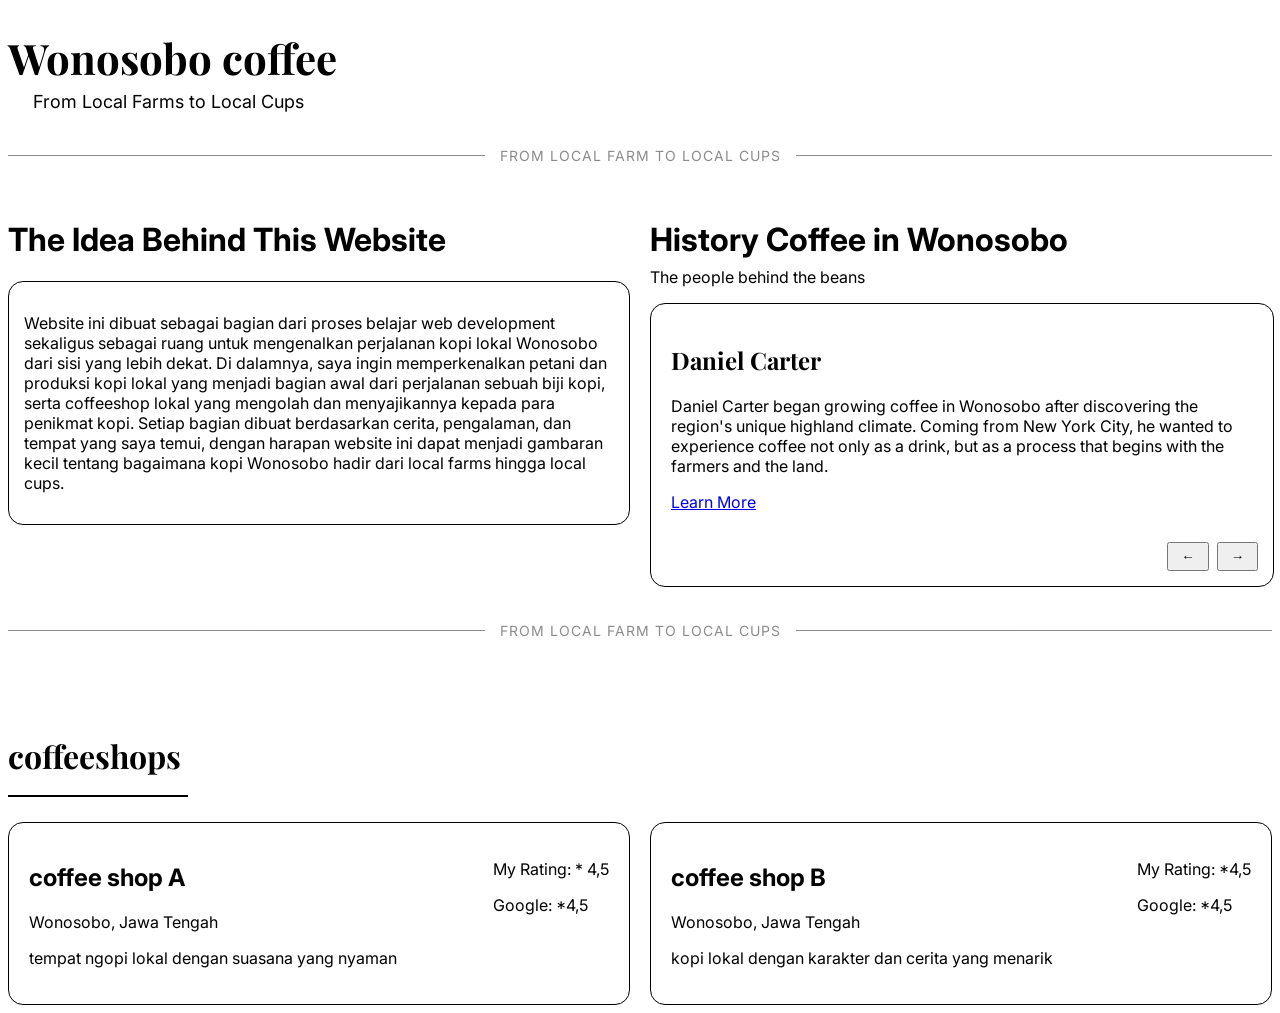
==== index.html @ 6c270ed4 "initial project structure" ====
<!DOCTYPE html>
<html lang="id">

<head>
    <meta charset="UTF-8">
    <meta name="viewport" content="width=device-width, initial-scale=1.0">
    <title>Coffeshop Wonosobo</title>
    <link rel="stylesheet" href="style.css">
</head>

<body>

<header class="hero">
    <h1>Wonosobo coffee</h1>
    <p>From Local Farms to Local Cups</p>
</header>

<div class="section-devider">
<span>From Local Farm to Local Cups</span>
</div>

<div class="main-container">

    <div class="column-left">
        <div class="section-intro">
            <h1>The Idea Behind This Website</h1>
        </div>
        <div class="intro">
            <p>
            Website ini dibuat sebagai bagian dari proses belajar web development sekaligus sebagai ruang untuk mengenalkan perjalanan kopi lokal Wonosobo dari sisi yang lebih dekat. Di dalamnya, saya ingin memperkenalkan petani dan produksi kopi lokal yang menjadi bagian awal dari perjalanan sebuah biji kopi, serta coffeeshop lokal yang mengolah dan menyajikannya kepada para penikmat kopi. Setiap bagian dibuat berdasarkan cerita, pengalaman, dan tempat yang saya temui, dengan harapan website ini dapat menjadi gambaran kecil tentang bagaimana kopi Wonosobo hadir dari local farms hingga local cups.
            </p>
        </div>
    </div>

    <div class="column-right">
        <div class="section-intro">
            <h1>History Coffee in Wonosobo</h1>
            <p>The people behind the beans</p>
        </div>
        <div class="farmer-container">
            <div class="farmer-track">

                <div class="farmer-card">
                    <h2>Daniel Carter</h2>
                    <p>
                    Daniel Carter began growing coffee in Wonosobo after
                    discovering the region's unique highland climate.
                    Coming from New York City, he wanted to experience
                    coffee not only as a drink, but as a process that
                    begins with the farmers and the land.
                    </p>
                    <a href="farmers/daniel.html" class="learn-more">
                    Learn More
                    </a>
                </div>

                <div class="farmer-card">
                    <h2>Marcus William</h2>
                    <p>
                    Marcus Williams moved from Brooklyn to Wonosobo with
                    an interest in agriculture and local coffee production.
                    What began as a personal interest eventually became
                    a small coffee farm in the highlands of Wonosobo.
                    </p>
                    <a href="farmers/marcus.html" class="learn-more">
                    Learn More
                    </a>
                </div>

            </div>
        <div class="farmer-buttons">
            <button id="prevFarmer">←</button>
            <button id="nextFarmer">→</button>
        </div>

        </div>
    </div>

</div>

<div class="section-devider">
<span>From local Farm to Local Cups</span>
</div>


<section class="coffee-selection">
    <h1>coffeeshops</h1>
</section>

<div class="coffee-container">

    <div class="coffee-card">
        <div class="coffee-info">
            <h2>coffee shop A</h2>
            <p>Wonosobo, Jawa Tengah</p>
            <p>tempat ngopi lokal dengan suasana yang nyaman</p>
        </div>
        <div class="coffee-rating">
            <p>My Rating: * 4,5</p>
            <p>Google: *4,5</p>
        </div>
    </div>

    <div class="coffee-card">
        <div class="coffee-info">
            <h2>coffee shop B</h2>
            <p>Wonosobo, Jawa Tengah</p>
            <p>kopi lokal dengan karakter dan cerita yang menarik</p>
        </div>
        <div class="coffee-rating">
            <p>My Rating: *4,5</p>
            <p>Google: *4,5</p>
        </div>
    </div>

</div>

<script src="script.js"></script>
</body>

</html>
---- style.css ----
@import url('https://fonts.googleapis.com/css2?family=Inter:wght@400;500&family=Playfair+Display:wght@600;700&display=swap');

body {
    font-family: "Inter", sans-serif;
}

.hero {
    margin: 30px 0 35px 0;
}
.hero h1{
    font-family: "Playfair Display", serif;
    font-size: 42px;
    margin: 0;
}

.hero p{
    font-size: 18px;
    margin: 5px 0 0 25px;
}

.hero h1,
.farmer-card h2 {
    font-family: "Playfair Display", serif;
}

/* dua kolom utama: kiri (intro) & kanan (farmer) */
.main-container{
    display: flex;
    width: 100%;
    gap: 20px;
}

.column-left,
.column-right {
    width: calc(50% - 10px);
    box-sizing: border-box;
}

.intro {
    border: 1px solid black;
    padding: 15px;
    box-sizing: border-box;
    border-radius: 15px;
}

.farmer-container {
    width: 100%;
    overflow: hidden;
    border: 1px solid black;
    border-radius: 15px;
}

.farmer-track {
    width: 200%;
    display: flex;
    gap: 20px;
    transition: transform 0.5s ease;
}

.farmer-card {
    width: 50%;
    padding: 20px;
    box-sizing: border-box;
    flex-shrink: 0;
}

.coffee-selection {
    padding-top: 60px;
}

.coffee-selection h1 {
    font-family: "Playfair Display", serif;
    font-size: 32px;
    margin: 0;
}

.coffee-selection h1::after {
    content:"";
    display: block;
    width: 180px;
    height: 2px;
    background: black;
    margin-top: 18px;
}

.coffee-container {
    display: flex;
    gap: 20px;
    margin-top: 25px;
}

.coffee-card {
    width: calc(50% - 10px);
    border: 1px solid black;
    border-radius: 15px;
    padding: 20px;
    box-sizing: border-box;
    display: flex;
    justify-content: space-between;
}

.column-right .section-intro h1 {
    margin-bottom: 8px;
}

.column-right .section-intro p {
    margin-top: 0;
}

.column-right .farmer-container {
    margin-top: 15px;
}

.section-devider {
    display: flex;
    align-items: center;
    gap: 15px;
    margin: 35px 0;
    opacity: 0.45;
}

.section-devider::before,
.section-devider::after {
    content: "";
    height: 1px;
    background: black;
    flex: 1;
}

.section-devider span {
    font-size: 14px;
    letter-spacing: 1px;
    text-transform: uppercase;
}

.farmer-buttons {
    display: flex;
    justify-content: flex-end;
    gap: 8px;
    padding: 10px 15px 15px;
}

.farmer-buttons button {
    padding: 5px 12px;
    cursor: pointer;
}
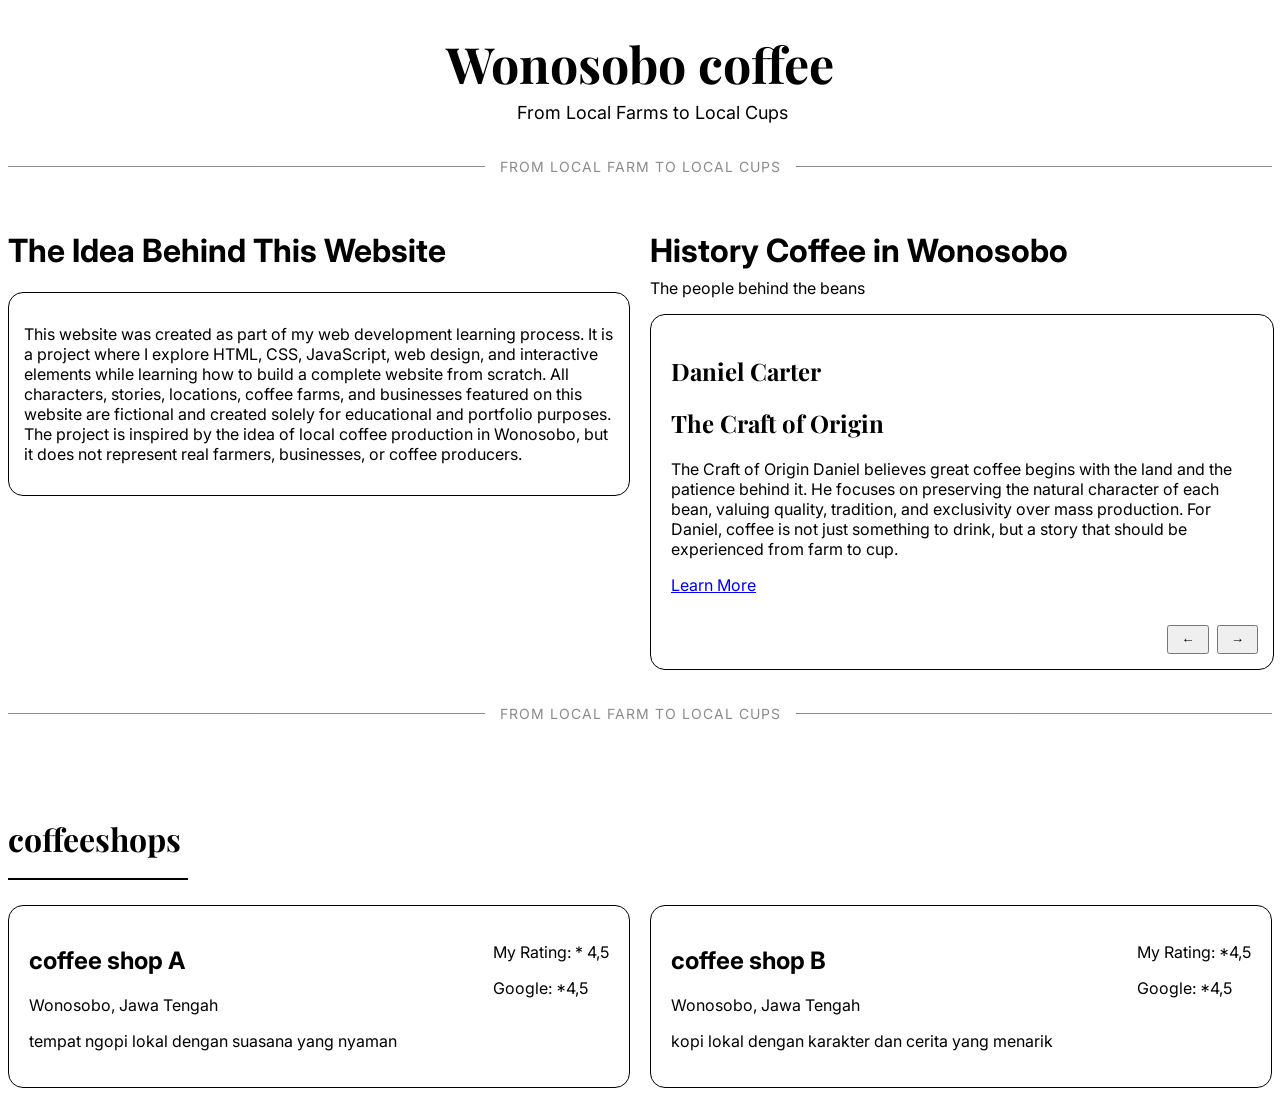
==== commit 63441afa: "Update farmer profiles and pop up system" ====
--- a/index.html
+++ b/index.html
@@ -10,7 +10,7 @@
 
 <body>
 
-<header class="hero">
+<header class="hero" align="center">
     <h1>Wonosobo coffee</h1>
     <p>From Local Farms to Local Cups</p>
 </header>
@@ -27,7 +27,8 @@
         </div>
         <div class="intro">
             <p>
-            Website ini dibuat sebagai bagian dari proses belajar web development sekaligus sebagai ruang untuk mengenalkan perjalanan kopi lokal Wonosobo dari sisi yang lebih dekat. Di dalamnya, saya ingin memperkenalkan petani dan produksi kopi lokal yang menjadi bagian awal dari perjalanan sebuah biji kopi, serta coffeeshop lokal yang mengolah dan menyajikannya kepada para penikmat kopi. Setiap bagian dibuat berdasarkan cerita, pengalaman, dan tempat yang saya temui, dengan harapan website ini dapat menjadi gambaran kecil tentang bagaimana kopi Wonosobo hadir dari local farms hingga local cups.
+            This website was created as part of my web development learning process. It is a project where I explore HTML, CSS, JavaScript, web design, and interactive elements while learning how to build a complete website from scratch. All characters, stories, locations, coffee farms, and businesses featured on this website are fictional and created solely for educational and portfolio purposes.
+            The project is inspired by the idea of local coffee production in Wonosobo, but it does not represent real farmers, businesses, or coffee producers.
             </p>
         </div>
     </div>
@@ -42,29 +43,47 @@
 
                 <div class="farmer-card">
                     <h2>Daniel Carter</h2>
+                    <h2> The Craft of Origin</h2>
                     <p>
-                    Daniel Carter began growing coffee in Wonosobo after
-                    discovering the region's unique highland climate.
-                    Coming from New York City, he wanted to experience
-                    coffee not only as a drink, but as a process that
-                    begins with the farmers and the land.
+                    The Craft of Origin
+                    Daniel believes great coffee begins with the land and the patience behind it. He focuses on preserving the natural character of each bean, valuing quality, tradition, and exclusivity over mass production. For Daniel, coffee is not just something to drink, but a story that should be experienced from farm to cup.
                     </p>
-                    <a href="farmers/daniel.html" class="learn-more">
+                    <a href="#" class="learn-more" data-farmer="daniel">
                     Learn More
                     </a>
                 </div>
 
                 <div class="farmer-card">
                     <h2>Marcus William</h2>
+                    <h2>Coffee for Everyone</h2>
                     <p>
-                    Marcus Williams moved from Brooklyn to Wonosobo with
-                    an interest in agriculture and local coffee production.
-                    What began as a personal interest eventually became
-                    a small coffee farm in the highlands of Wonosobo.
+                    Marcus believes coffee should be accessible to everyone. He focuses on consistency, freshness, and efficient production so his beans can reach more people without losing their character. For Marcus, coffee is not about exclusivity, but about creating a good cup that anyone can enjoy, anywhere.
                     </p>
-                    <a href="farmers/marcus.html" class="learn-more">
+                    <a href="#" class="learn-more" data-farmer="marcus">
                     Learn More
                     </a>
+                </div>
+
+                <div class="farmer-card">
+                    <h2>Arif Rahman</h2>
+                    <h2>The Patince of The Land</h2>
+                    <p>
+                    Arif believes great coffee comes from patience, consistency, and understanding the land. He focuses on maintaining healthy plants, careful harvesting, and preserving the balance of his coffee farm. For Arif, coffee is not about producing as much as possible, but about giving every bean enough time to become something worth remembering.
+                    </p>
+                    <a href="#" class="learn-more" data-farmer="arif">
+                    Learn More
+                    </a>
+                </div>
+
+                <div class="farmer-card">
+                <h2>Sinta Wulandari</h2>
+                <h2>The Curiosity Behind the Bean</h2>
+                <p>
+                Sinta believes coffee farming should never stop evolving. She explores different cultivation, processing, and roasting methods to discover what Wonosobo coffee can become. For Sinta, every harvest is an opportunity to experiment, learn from mistakes, and find new ways to bring the character of the land into every cup.
+                </p>
+                <a href="#" class="learn-more" data-farmer="sinta">
+                Learn More
+                </a>
                 </div>
 
             </div>
@@ -115,6 +134,30 @@
 
 </div>
 
+    <div class="modal-overlay" id="farmerModal">
+        <div class="modal-box">
+            <button class="modal-close" id="modalClose">&times;</button>
+        <h2 id="modalTitle"></h2>
+        <div class="modal-section">
+            <h3>Profile</h3>
+            <p id="modalProfile"></p>
+        </div>
+        <div class="modal-section">
+            <h3>Production</h3>
+            <p id="modalProduction"></p>
+        </div>
+        <div class="modal-section">
+            <h3>Storage</h3>
+            <p id="modalStorage"></p>
+        </div>
+        <div class="modal-section">
+            <h3>Distribution</h3>
+            <p id="modalDistribution"></p>
+        </div>
+
+    </div>
+        </div>
+
 <script src="script.js"></script>
 </body>
 
--- a/style.css
+++ b/style.css
@@ -9,7 +9,7 @@
 }
 .hero h1{
     font-family: "Playfair Display", serif;
-    font-size: 42px;
+    font-size: 50px;
     margin: 0;
 }
 
@@ -23,7 +23,6 @@
     font-family: "Playfair Display", serif;
 }
 
-/* dua kolom utama: kiri (intro) & kanan (farmer) */
 .main-container{
     display: flex;
     width: 100%;
@@ -51,14 +50,13 @@
 }
 
 .farmer-track {
-    width: 200%;
-    display: flex;
-    gap: 20px;
+    width: 400%;
+    display: flex;
     transition: transform 0.5s ease;
 }
 
 .farmer-card {
-    width: 50%;
+    width: 25%;
     padding: 20px;
     box-sizing: border-box;
     flex-shrink: 0;
@@ -144,3 +142,89 @@
     padding: 5px 12px;
     cursor: pointer;
 }
+
+.modal-overlay {
+    display: none;
+    position: fixed;
+    top: 0;
+    left: 0;
+    width: 100%;
+    height: 100%;
+    background: rgba(0, 0, 0, 0.4);
+    backdrop-filter: blur(6px);
+    -webkit-backdrop-filter: blur(6px);
+    align-items: center;
+    justify-content: center;
+    z-index: 100;
+}
+
+.modal-overlay.active {
+    display: flex;
+}
+
+.modal-box {
+    background-image:
+        linear-gradient(rgba(0, 0, 0, 0.45), rgba(0, 0, 0, 0.45)),
+        var(--farmer-bg);
+
+    background-size: cover;
+    background-position: center;
+
+    color: white;
+
+    border-radius: 15px;
+    padding: 30px;
+    max-width: 760px;
+    max-height: 80vh;
+    overflow-y: auto;
+    position: relative;
+
+    display: grid;
+    grid-template-columns: 1fr 1fr;
+    column-gap: 30px;
+}
+
+#modalTitle {
+    grid-column: 1 / -1;
+}
+
+#modalTitle,
+.modal-section h3,
+.modal-section p {
+    color: white;
+    text-shadow: 0 2px 5px rgba(0, 0, 0, 0.7);
+}
+
+.modal-close {
+    position: absolute;
+    top: 10px;
+    right: 15px;
+    background: none;
+    border: none;
+    font-size: 24px;
+    cursor: pointer;
+    color: white;
+}
+
+.modal-section {
+    margin-top: 18px;
+}
+
+.modal-section h3 {
+    font-family: "Playfair Display", serif;
+    font-size: 17px;
+    margin: 0 0 7px 0;
+}
+
+.modal-section p {
+    margin: 0;
+    font-size: 15px;
+    line-height: 1.6;
+}
+
+@media (max-width: 640px) {
+    .modal-box {
+        max-width: 480px;
+        display: block;
+    }
+}
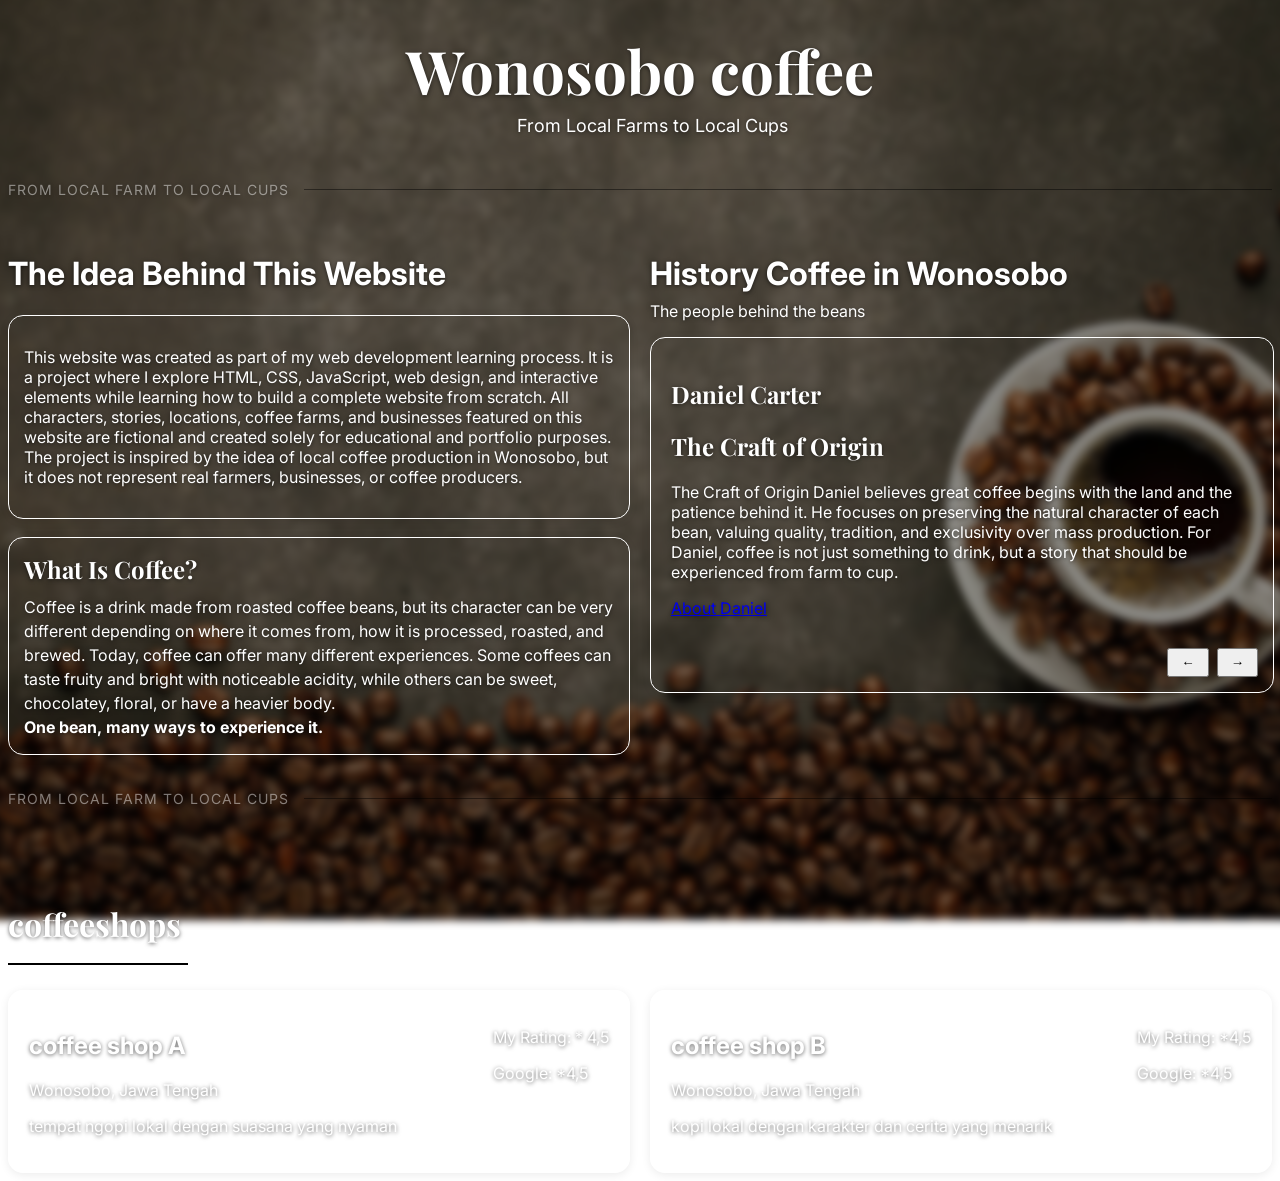
==== commit 1941ff54: "update for background and some features" ====
--- a/index.html
+++ b/index.html
@@ -31,6 +31,14 @@
             The project is inspired by the idea of local coffee production in Wonosobo, but it does not represent real farmers, businesses, or coffee producers.
             </p>
         </div>
+
+        <div class="coffee-intro">
+        <h2>What Is Coffee?</h2>
+        <p>
+        Coffee is a drink made from roasted coffee beans, but its character can be very different depending on where it comes from, how it is processed, roasted, and brewed. Today, coffee can offer many different experiences. Some coffees can taste fruity and bright with noticeable acidity, while others can be sweet, chocolatey, floral, or have a heavier body.<br>
+        <strong>One bean, many ways to experience it.</strong>
+        </p>
+        </div>
     </div>
 
     <div class="column-right">
@@ -49,7 +57,7 @@
                     Daniel believes great coffee begins with the land and the patience behind it. He focuses on preserving the natural character of each bean, valuing quality, tradition, and exclusivity over mass production. For Daniel, coffee is not just something to drink, but a story that should be experienced from farm to cup.
                     </p>
                     <a href="#" class="learn-more" data-farmer="daniel">
-                    Learn More
+                    About Daniel
                     </a>
                 </div>
 
@@ -60,7 +68,7 @@
                     Marcus believes coffee should be accessible to everyone. He focuses on consistency, freshness, and efficient production so his beans can reach more people without losing their character. For Marcus, coffee is not about exclusivity, but about creating a good cup that anyone can enjoy, anywhere.
                     </p>
                     <a href="#" class="learn-more" data-farmer="marcus">
-                    Learn More
+                    About Marcus
                     </a>
                 </div>
 
@@ -71,7 +79,7 @@
                     Arif believes great coffee comes from patience, consistency, and understanding the land. He focuses on maintaining healthy plants, careful harvesting, and preserving the balance of his coffee farm. For Arif, coffee is not about producing as much as possible, but about giving every bean enough time to become something worth remembering.
                     </p>
                     <a href="#" class="learn-more" data-farmer="arif">
-                    Learn More
+                    About Arif
                     </a>
                 </div>
 
@@ -82,7 +90,7 @@
                 Sinta believes coffee farming should never stop evolving. She explores different cultivation, processing, and roasting methods to discover what Wonosobo coffee can become. For Sinta, every harvest is an opportunity to experiment, learn from mistakes, and find new ways to bring the character of the land into every cup.
                 </p>
                 <a href="#" class="learn-more" data-farmer="sinta">
-                Learn More
+                About Sinta
                 </a>
                 </div>
 
--- a/style.css
+++ b/style.css
@@ -2,14 +2,33 @@
 
 body {
     font-family: "Inter", sans-serif;
+    position: relative;
+    color: white;
+    text-shadow: 0 1px 4px rgba(0, 0, 0, 0.6);
+}
+
+body::before {
+    content:'';
+    position: fixed;
+    top: -20px;
+    left: -20px;
+    right: -20px;
+    bottom: -20px;
+    background-image:
+        linear-gradient(rgba(0, 0, 0, 0.45), rgba(0, 0, 0, 0.45)),
+        url("background_coffee.jpg");
+        background-size: cover;
+        background-position: center;
+        filter: blur(4px);
+        z-index: -1;
 }
 
 .hero {
-    margin: 30px 0 35px 0;
+    margin: 30px 0 45px 0;
 }
 .hero h1{
     font-family: "Playfair Display", serif;
-    font-size: 50px;
+    font-size: 60px;
     margin: 0;
 }
 
@@ -35,11 +54,34 @@
     box-sizing: border-box;
 }
 
+.column-left {
+    display: flex;
+    flex-direction: column;
+}
+
 .intro {
     border: 1px solid black;
     padding: 15px;
     box-sizing: border-box;
     border-radius: 15px;
+}
+
+.coffee-intro {
+    border: 1px solid black;
+    padding: 15px;
+    box-sizing: border-box;
+    border-radius: 15px;
+    margin-top: 18px;
+}
+
+.coffee-intro h2 {
+    font-family: "Playfair Display", serif;
+    margin: 0 0 10px 0;
+}
+
+.coffee-intro p {
+    margin: 0;
+    line-height: 1.5;
 }
 
 .farmer-container {
@@ -101,6 +143,14 @@
     margin-bottom: 8px;
 }
 
+.intro,
+.coffee-intro,
+.farmer-container,
+.coffee-card {
+    border-color: white;
+    box-shadow: 0 2px 10px rgba(0, 0, 0, 0.08);
+}
+
 .column-right .section-intro p {
     margin-top: 0;
 }
@@ -117,7 +167,10 @@
     opacity: 0.45;
 }
 
-.section-devider::before,
+.section-devider::before {
+    display: none;
+}
+
 .section-devider::after {
     content: "";
     height: 1px;
@@ -129,6 +182,7 @@
     font-size: 14px;
     letter-spacing: 1px;
     text-transform: uppercase;
+    white-space: nowrap;
 }
 
 .farmer-buttons {
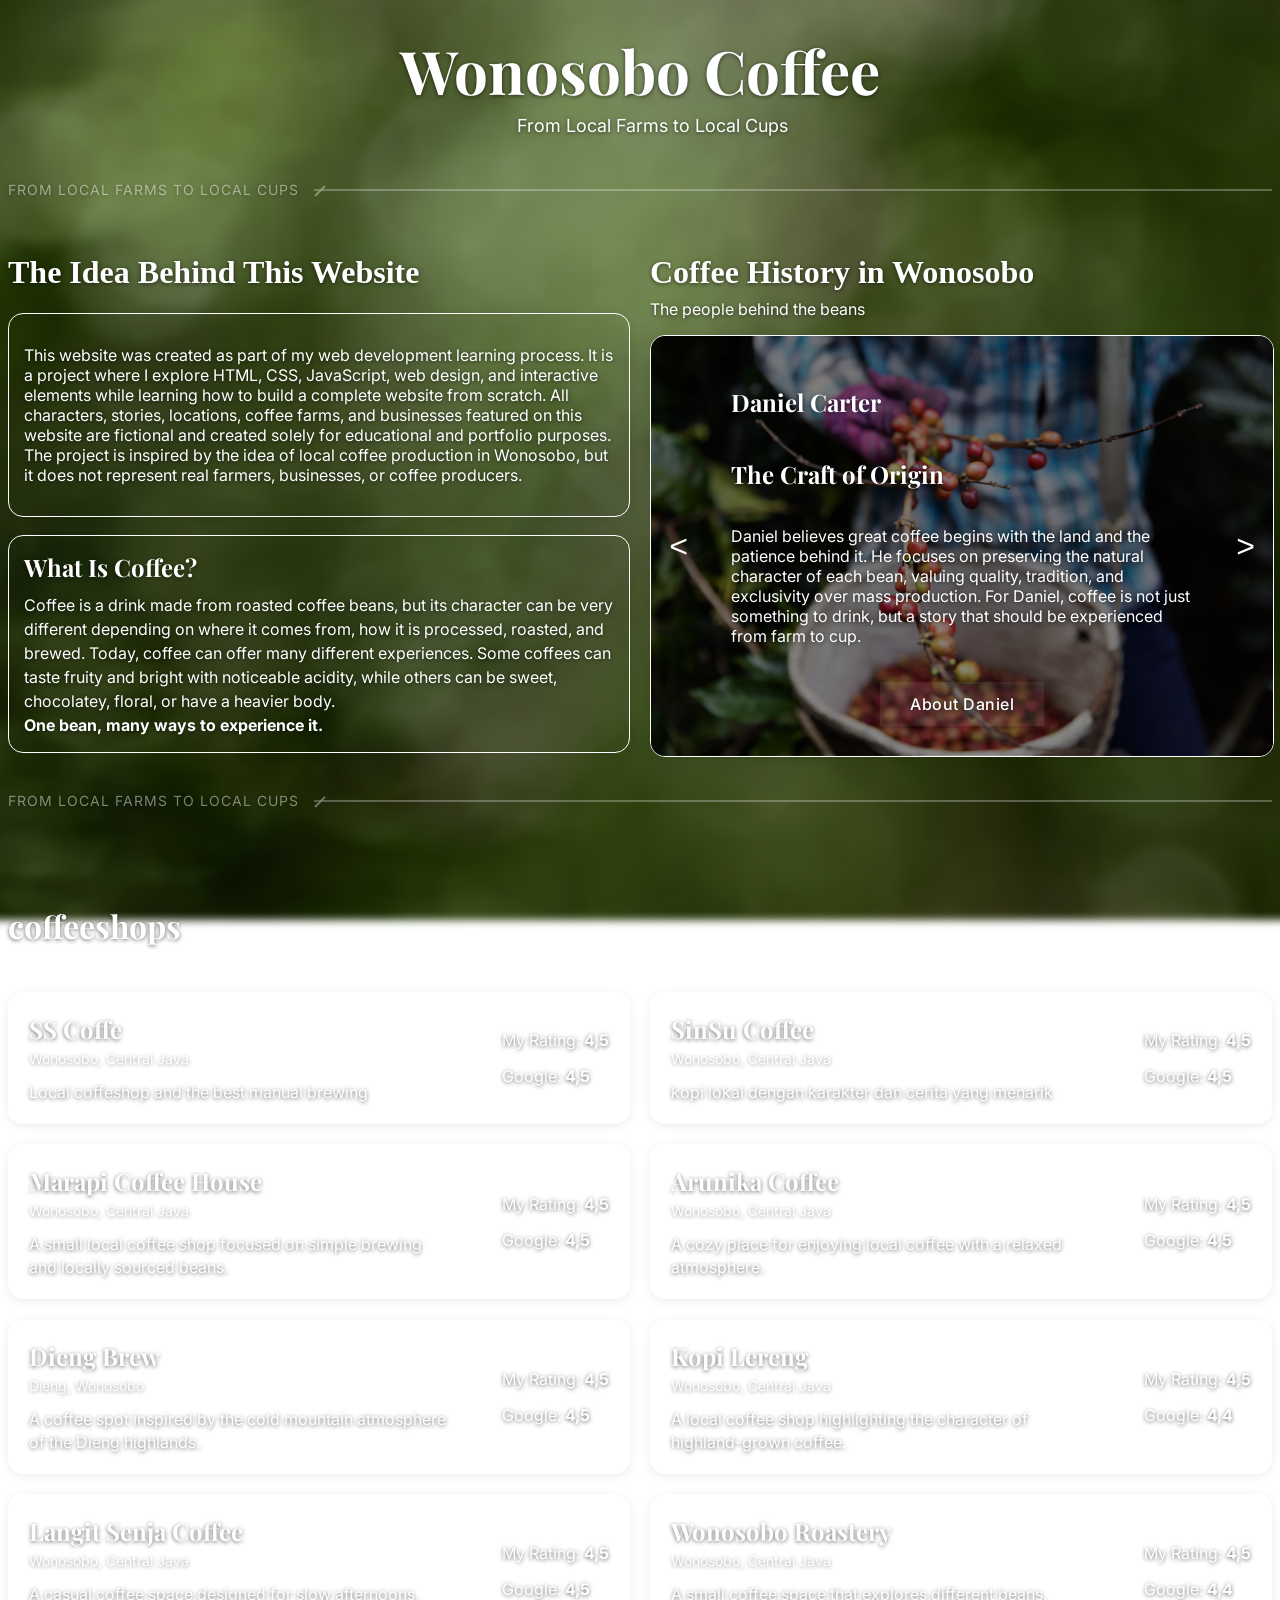
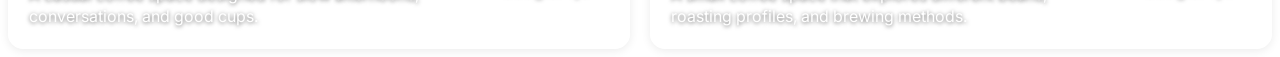
==== commit 65344a09: "add dummy CoffeeShops and farmer background" ====
--- a/index.html
+++ b/index.html
@@ -1,22 +1,22 @@
 <!DOCTYPE html>
-<html lang="id">
+<html lang="en">
 
 <head>
     <meta charset="UTF-8">
     <meta name="viewport" content="width=device-width, initial-scale=1.0">
-    <title>Coffeshop Wonosobo</title>
+    <title>Coffee Wonosobo</title>
     <link rel="stylesheet" href="style.css">
 </head>
 
 <body>
 
-<header class="hero" align="center">
-    <h1>Wonosobo coffee</h1>
+<header class="hero">
+    <h1>Wonosobo Coffee</h1>
     <p>From Local Farms to Local Cups</p>
 </header>
 
 <div class="section-devider">
-<span>From Local Farm to Local Cups</span>
+<span>From Local Farms to Local Cups</span>
 </div>
 
 <div class="main-container">
@@ -43,7 +43,7 @@
 
     <div class="column-right">
         <div class="section-intro">
-            <h1>History Coffee in Wonosobo</h1>
+            <h1>Coffee History in Wonosobo</h1>
             <p>The people behind the beans</p>
         </div>
         <div class="farmer-container">
@@ -53,7 +53,6 @@
                     <h2>Daniel Carter</h2>
                     <h2> The Craft of Origin</h2>
                     <p>
-                    The Craft of Origin
                     Daniel believes great coffee begins with the land and the patience behind it. He focuses on preserving the natural character of each bean, valuing quality, tradition, and exclusivity over mass production. For Daniel, coffee is not just something to drink, but a story that should be experienced from farm to cup.
                     </p>
                     <a href="#" class="learn-more" data-farmer="daniel">
@@ -74,7 +73,7 @@
 
                 <div class="farmer-card">
                     <h2>Arif Rahman</h2>
-                    <h2>The Patince of The Land</h2>
+                    <h2>The Patience of The Land</h2>
                     <p>
                     Arif believes great coffee comes from patience, consistency, and understanding the land. He focuses on maintaining healthy plants, careful harvesting, and preserving the balance of his coffee farm. For Arif, coffee is not about producing as much as possible, but about giving every bean enough time to become something worth remembering.
                     </p>
@@ -96,8 +95,8 @@
 
             </div>
         <div class="farmer-buttons">
-            <button id="prevFarmer">←</button>
-            <button id="nextFarmer">→</button>
+            <button id="prevFarmer">&lt;</button>
+            <button id="nextFarmer">&gt;</button>
         </div>
 
         </div>
@@ -106,7 +105,7 @@
 </div>
 
 <div class="section-devider">
-<span>From local Farm to Local Cups</span>
+<span>From local Farms to Local Cups</span>
 </div>
 
 
@@ -118,25 +117,102 @@
 
     <div class="coffee-card">
         <div class="coffee-info">
-            <h2>coffee shop A</h2>
-            <p>Wonosobo, Jawa Tengah</p>
-            <p>tempat ngopi lokal dengan suasana yang nyaman</p>
-        </div>
-        <div class="coffee-rating">
-            <p>My Rating: * 4,5</p>
-            <p>Google: *4,5</p>
-        </div>
-    </div>
-
-    <div class="coffee-card">
-        <div class="coffee-info">
-            <h2>coffee shop B</h2>
-            <p>Wonosobo, Jawa Tengah</p>
-            <p>kopi lokal dengan karakter dan cerita yang menarik</p>
-        </div>
-        <div class="coffee-rating">
-            <p>My Rating: *4,5</p>
-            <p>Google: *4,5</p>
+            <h2>SS Coffe</h2>
+            <p class="coffee-location">Wonosobo, Central Java</p>
+            <p class="coffee-description">Local coffeshop and the best manual brewing</p>
+        </div>
+        <div class="coffee-rating">
+            <p>My Rating: <strong>4,5</strong></p>
+            <p>Google: <strong>4,5</strong></p>
+        </div>
+    </div>
+
+    <div class="coffee-card">
+        <div class="coffee-info">
+            <h2>SinSu Coffee</h2>
+            <p class="coffee-location">Wonosobo, Central Java</p>
+            <p class="coffee-description">kopi lokal dengan karakter dan cerita yang menarik</p>
+        </div>
+        <div class="coffee-rating">
+            <p>My Rating: <strong>4,5</strong></p>
+            <p>Google: <strong>4,5</strong></p>
+        </div>
+    </div>
+
+    <div class="coffee-card">
+        <div class="coffee-info">
+        <h2>Marapi Coffee House</h2>
+        <p class="coffee-location">Wonosobo, Central Java</p>
+        <p class="coffee-description">A small local coffee shop focused on simple brewing and locally sourced beans.</p>
+        </div>
+
+        <div class="coffee-rating">
+        <p>My Rating: <strong>4,5</strong></p>
+        <p>Google: <strong>4,5</strong></p>
+        </div>
+    </div>
+
+    <div class="coffee-card">
+        <div class="coffee-info">
+        <h2>Arunika Coffee</h2>
+        <p class="coffee-location">Wonosobo, Central Java</p>
+        <p class="coffee-description">A cozy place for enjoying local coffee with a relaxed atmosphere.</p>
+        </div>
+
+        <div class="coffee-rating">
+        <p>My Rating: <strong>4,5</strong></p>
+        <p>Google: <strong>4,5</strong></p>
+        </div>
+    </div>
+
+    <div class="coffee-card">
+        <div class="coffee-info">
+        <h2>Dieng Brew</h2>
+        <p class="coffee-location">Dieng, Wonosobo</p>
+        <p class="coffee-description">A coffee spot inspired by the cold mountain atmosphere of the Dieng highlands.</p>
+        </div>
+
+        <div class="coffee-rating">
+        <p>My Rating: <strong>4,5</strong></p>
+        <p>Google: <strong>4,5</strong></p>
+        </div>
+    </div>
+
+    <div class="coffee-card">
+        <div class="coffee-info">
+        <h2>Kopi Lereng</h2>
+        <p class="coffee-location">Wonosobo, Central Java</p>
+        <p class="coffee-description">A local coffee shop highlighting the character of highland-grown coffee.</p>
+        </div>
+
+        <div class="coffee-rating">
+        <p>My Rating: <strong>4,5</strong></p>
+        <p>Google: <strong>4,4</strong></p>
+        </div>
+    </div>
+    <div class="coffee-card">
+        <div class="coffee-info">
+        <h2>Langit Senja Coffee</h2>
+        <p class="coffee-location">Wonosobo, Central Java</p>
+        <p class="coffee-description">A casual coffee space designed for slow afternoons, conversations, and good cups.</p>
+        </div>
+
+        <div class="coffee-rating">
+        <p>My Rating: <strong>4,5</strong></p>
+        <p>Google: <strong>4,5</strong></p>
+        </div>
+    </div>
+
+    <div class="coffee-card">
+        <div class="coffee-info">
+        <h2>Wonosobo Roastery</h2>
+        <p class="coffee-location">Wonosobo, Central Java</p>
+        <p class="coffee-description">A small coffee space that explores different beans, roasting profiles, and brewing methods.</p>
+        </div>
+
+        <div class="coffee-rating">
+        <p>My Rating: <strong>4,5</strong></p>
+        <p>Google: <strong>4,4</strong></p>
         </div>
     </div>
 
--- a/style.css
+++ b/style.css
@@ -25,6 +25,7 @@
 
 .hero {
     margin: 30px 0 45px 0;
+    text-align: center;
 }
 .hero h1{
     font-family: "Playfair Display", serif;
@@ -89,6 +90,7 @@
     overflow: hidden;
     border: 1px solid black;
     border-radius: 15px;
+    position: relative;
 }
 
 .farmer-track {
@@ -99,9 +101,19 @@
 
 .farmer-card {
     width: 25%;
-    padding: 20px;
+    min-height: 350px;
+    padding: 30px 80px;
     box-sizing: border-box;
     flex-shrink: 0;
+
+    display: flex;
+    flex-direction: column;
+    justify-content: center;
+    background-image:
+    linear-gradient(rgba(0, 0, 0, 0.45), rgba(0, 0, 0, 0.45)),
+    var(--farmer-bg, none);
+    background-size: cover;
+    background-position: center;
 }
 
 .coffee-selection {
@@ -119,24 +131,66 @@
     display: block;
     width: 180px;
     height: 2px;
-    background: black;
+    background: white;
     margin-top: 18px;
 }
 
 .coffee-container {
     display: flex;
+    flex-wrap: wrap;
     gap: 20px;
     margin-top: 25px;
 }
 
 .coffee-card {
     width: calc(50% - 10px);
-    border: 1px solid black;
+    border: 1px solid white;
     border-radius: 15px;
     padding: 20px;
     box-sizing: border-box;
+
     display: flex;
     justify-content: space-between;
+    align-items: center;
+}
+
+.coffee-info {
+    flex: 1;
+}
+
+.coffee-info h2 {
+    font-family: "Playfair Display", serif;
+    margin: 0 0 5px 0;
+}
+
+.coffee-location {
+    margin: 0 0 14px 0;
+    font-size: 14px;
+    opacity: 0.7;
+}
+
+.coffee-description {
+    margin: 0;
+    line-height: 1.4;
+}
+
+.coffee-rating {
+    min-width: 12px;
+    margin-left: 25px;
+    padding-left: 25px;
+    border-left: 1px solid rgba(255, 255, 255, 0.7);
+}
+
+.coffe-rating p {
+    margin: 7px 0;
+}
+
+.coffe-rating strong {
+    font-size: 17px;
+}
+
+.section-intro h1 {
+    font-family: "Plafair-Display", serif;
 }
 
 .column-right .section-intro h1 {
@@ -173,9 +227,11 @@
 
 .section-devider::after {
     content: "";
-    height: 1px;
-    background: black;
+    height: 2px;
+    background: white;
     flex: 1;
+    background: white;
+    opacity: 0.6;
 }
 
 .section-devider span {
@@ -183,18 +239,88 @@
     letter-spacing: 1px;
     text-transform: uppercase;
     white-space: nowrap;
+    position: relative;
+}
+
+.section-devider span::after {
+    content: "";
+    position: absolute;
+
+    right: -28px;
+    top: 50%;
+
+    width: 14px;
+    height: 2px;
+
+    background: white;
+    opacity: 0.8;
+
+    transform: rotate(-45deg);
 }
 
 .farmer-buttons {
-    display: flex;
-    justify-content: flex-end;
-    gap: 8px;
-    padding: 10px 15px 15px;
+    position: absolute;
+    inset: 0;
+
+    display: flex;
+    justify-content: space-between;
+    align-items: center;
+
+    pointer-events: none;
 }
 
 .farmer-buttons button {
-    padding: 5px 12px;
+    pointer-events: auto;
+
+    width: 35px;
+    height: 70px;
+
+    border: none;
+    background: transparent;
+
+    color: white;
+    font-size: 32px;
+    font-weight: 400;
+
     cursor: pointer;
+
+    transition: 0.25s ease;
+}
+
+#prevFarmer {
+    margin-left: 10px;
+}
+
+#nextFarmer {
+    margin-right: 10px;
+}
+
+.farmer-buttons button:hover {
+    transform: scale(1.2);
+}
+
+.learn-more {
+    align-self: center;
+
+    margin-top: 20px;
+    padding: 12px 30px;
+
+    color: white;
+    background: rgba(255, 255, 255, 0.08);
+
+    text-decoration: none;
+
+    font-size: 16px;
+    font-weight: 500;
+    letter-spacing: 0.5px;
+
+    transition: 0.25s ease;
+}
+
+.learn-more:hover {
+    background: white;
+    color: black;
+    transform: translateY(-3px);
 }
 
 .modal-overlay {
@@ -282,3 +408,12 @@
         display: block;
     }
 }
+
+@media (max-width: 800px); {
+    .main-container { flex-direction: column; }
+    .column-left,
+    .column-right,
+    .coffee-card { width: 100%; }
+    .farmer-card { padding: 30px 40px; }
+    .hero h1 { font-size: 40px; }
+}
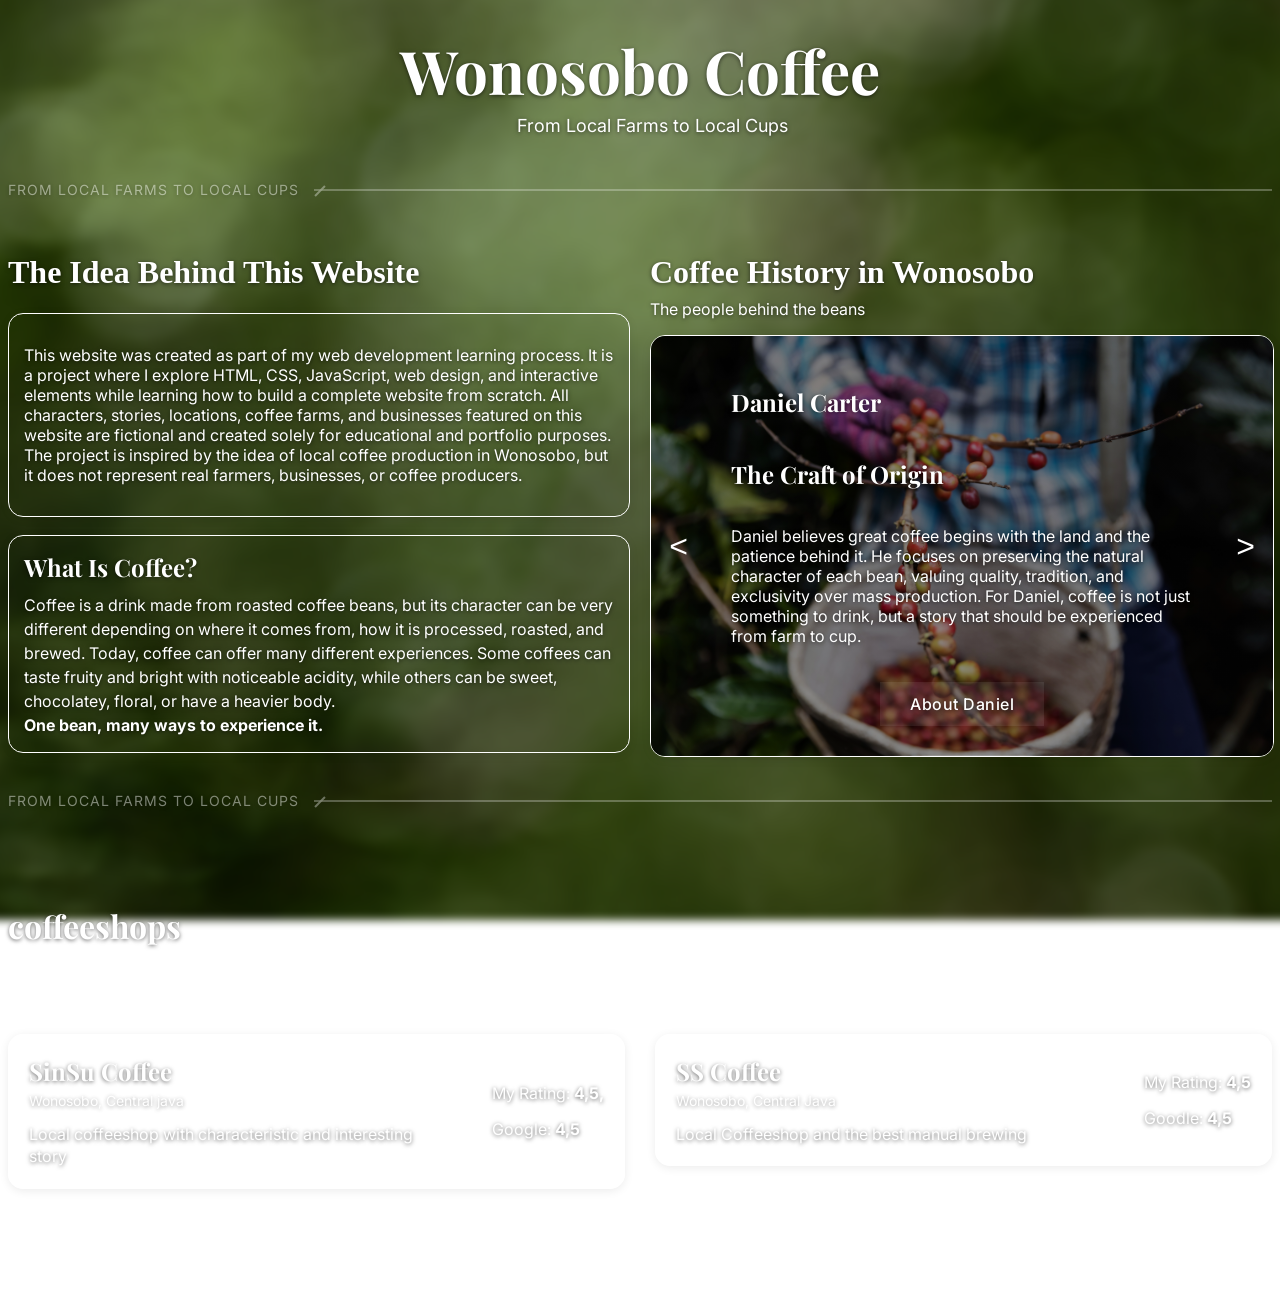
==== commit 683d3c2a: "Optimization for coffeeshop and the i'm feeling lucky feature" ====
--- a/index.html
+++ b/index.html
@@ -113,110 +113,41 @@
     <h1>coffeeshops</h1>
 </section>
 
-<div class="coffee-container">
-
+<div class="coffeeshop-wrapper">
+    <div class="coffeeshop-container" id="container-left">
+    <button class="cs-nav" data-side="left" data-dir="up">&uarr;</button>
     <div class="coffee-card">
         <div class="coffee-info">
-            <h2>SS Coffe</h2>
-            <p class="coffee-location">Wonosobo, Central Java</p>
-            <p class="coffee-description">Local coffeshop and the best manual brewing</p>
+            <h2 class="cs-name"></h2>
+            <p class="coffee-location cs-location"></p>
+            <p class="coffee-description cs-desc"></p>
         </div>
         <div class="coffee-rating">
-            <p>My Rating: <strong>4,5</strong></p>
-            <p>Google: <strong>4,5</strong></p>
+            <p>My Rating: <strong class="cs-myrating"></strong></p>
+            <p>Google: <strong class="cs-googlerating"></strong></p>
         </div>
     </div>
+<button class="cs-nav" data-side="left" data-dir="down">&darr;</button>
+    </div>
+   <div class="coffeeshop-container" id="container-right">
+		<button class="cs-nav" data-side="right" data-dir="up">&uarr;</button>
+				<div class="coffee-card">
+					<div class="coffee-info">
+						<h2 class="cs-name"></h2>
+						<p class="coffee-location cs-location"></p>
+						<p class=" coffee-description cs-desc"></p>
+					</div>
+				<div class="coffee-rating">
+					<p>My Rating: <strong class="cs-myrating"></strong></p>
+					<p>Goodle: <strong class="cs-googlerating"></strong></p>
+				</div>
+					</div>
+					<button class="cs-nav" data-side="right" data-dir="down">&darr;</button>
+   </div>
+    
+</div>
 
-    <div class="coffee-card">
-        <div class="coffee-info">
-            <h2>SinSu Coffee</h2>
-            <p class="coffee-location">Wonosobo, Central Java</p>
-            <p class="coffee-description">kopi lokal dengan karakter dan cerita yang menarik</p>
-        </div>
-        <div class="coffee-rating">
-            <p>My Rating: <strong>4,5</strong></p>
-            <p>Google: <strong>4,5</strong></p>
-        </div>
-    </div>
-
-    <div class="coffee-card">
-        <div class="coffee-info">
-        <h2>Marapi Coffee House</h2>
-        <p class="coffee-location">Wonosobo, Central Java</p>
-        <p class="coffee-description">A small local coffee shop focused on simple brewing and locally sourced beans.</p>
-        </div>
-
-        <div class="coffee-rating">
-        <p>My Rating: <strong>4,5</strong></p>
-        <p>Google: <strong>4,5</strong></p>
-        </div>
-    </div>
-
-    <div class="coffee-card">
-        <div class="coffee-info">
-        <h2>Arunika Coffee</h2>
-        <p class="coffee-location">Wonosobo, Central Java</p>
-        <p class="coffee-description">A cozy place for enjoying local coffee with a relaxed atmosphere.</p>
-        </div>
-
-        <div class="coffee-rating">
-        <p>My Rating: <strong>4,5</strong></p>
-        <p>Google: <strong>4,5</strong></p>
-        </div>
-    </div>
-
-    <div class="coffee-card">
-        <div class="coffee-info">
-        <h2>Dieng Brew</h2>
-        <p class="coffee-location">Dieng, Wonosobo</p>
-        <p class="coffee-description">A coffee spot inspired by the cold mountain atmosphere of the Dieng highlands.</p>
-        </div>
-
-        <div class="coffee-rating">
-        <p>My Rating: <strong>4,5</strong></p>
-        <p>Google: <strong>4,5</strong></p>
-        </div>
-    </div>
-
-    <div class="coffee-card">
-        <div class="coffee-info">
-        <h2>Kopi Lereng</h2>
-        <p class="coffee-location">Wonosobo, Central Java</p>
-        <p class="coffee-description">A local coffee shop highlighting the character of highland-grown coffee.</p>
-        </div>
-
-        <div class="coffee-rating">
-        <p>My Rating: <strong>4,5</strong></p>
-        <p>Google: <strong>4,4</strong></p>
-        </div>
-    </div>
-    <div class="coffee-card">
-        <div class="coffee-info">
-        <h2>Langit Senja Coffee</h2>
-        <p class="coffee-location">Wonosobo, Central Java</p>
-        <p class="coffee-description">A casual coffee space designed for slow afternoons, conversations, and good cups.</p>
-        </div>
-
-        <div class="coffee-rating">
-        <p>My Rating: <strong>4,5</strong></p>
-        <p>Google: <strong>4,5</strong></p>
-        </div>
-    </div>
-
-    <div class="coffee-card">
-        <div class="coffee-info">
-        <h2>Wonosobo Roastery</h2>
-        <p class="coffee-location">Wonosobo, Central Java</p>
-        <p class="coffee-description">A small coffee space that explores different beans, roasting profiles, and brewing methods.</p>
-        </div>
-
-        <div class="coffee-rating">
-        <p>My Rating: <strong>4,5</strong></p>
-        <p>Google: <strong>4,4</strong></p>
-        </div>
-    </div>
-
-</div>
+<button class="lucky-btn" id="luckyBtn">I'm Feeling Lucky</button>
 
     <div class="modal-overlay" id="farmerModal">
         <div class="modal-box">
--- a/style.css
+++ b/style.css
@@ -154,6 +154,62 @@
     align-items: center;
 }
 
+.coffeeshop-wrapper {
+    display: flex;
+    justify-content: center;
+    gap: 30px;
+    margin-top: 25px;
+}
+
+.coffeeshop-container {
+    display: flex;
+    flex-direction: column;
+    align-items: center;
+    width: calc(50% - 15px);
+    gap: 10px;
+}
+
+.coffeeshop-container .coffee-card {
+    width: 100%;
+}
+
+.cs-nav {
+    background: none;
+    border: 1px solid white;
+    border-radius: 6px;
+    width: 40px;
+    height: 32px;
+    color: white;
+    cursor: pointer;
+    transition: 0.25s ease;
+}
+
+.cs-nav:hover {
+    background: white;
+    color: black;
+}
+
+.lucky-btn {
+    display: block;
+    margin: 30px auto 0;
+    padding: 12px 30px;
+    border: none;
+    border-radius: 8px;
+    background: rgba(255, 255, 255, 0.08);
+    color: white;
+    font-size: 16px;
+    font-weight: 500;
+    letter-spacing: 0.5px;
+    cursor: pointer;
+    transition: 0.25s ease;
+}
+
+.lucky-btn:hover {
+    background: white;
+    color: black;
+}
+
+
 .coffee-info {
     flex: 1;
 }
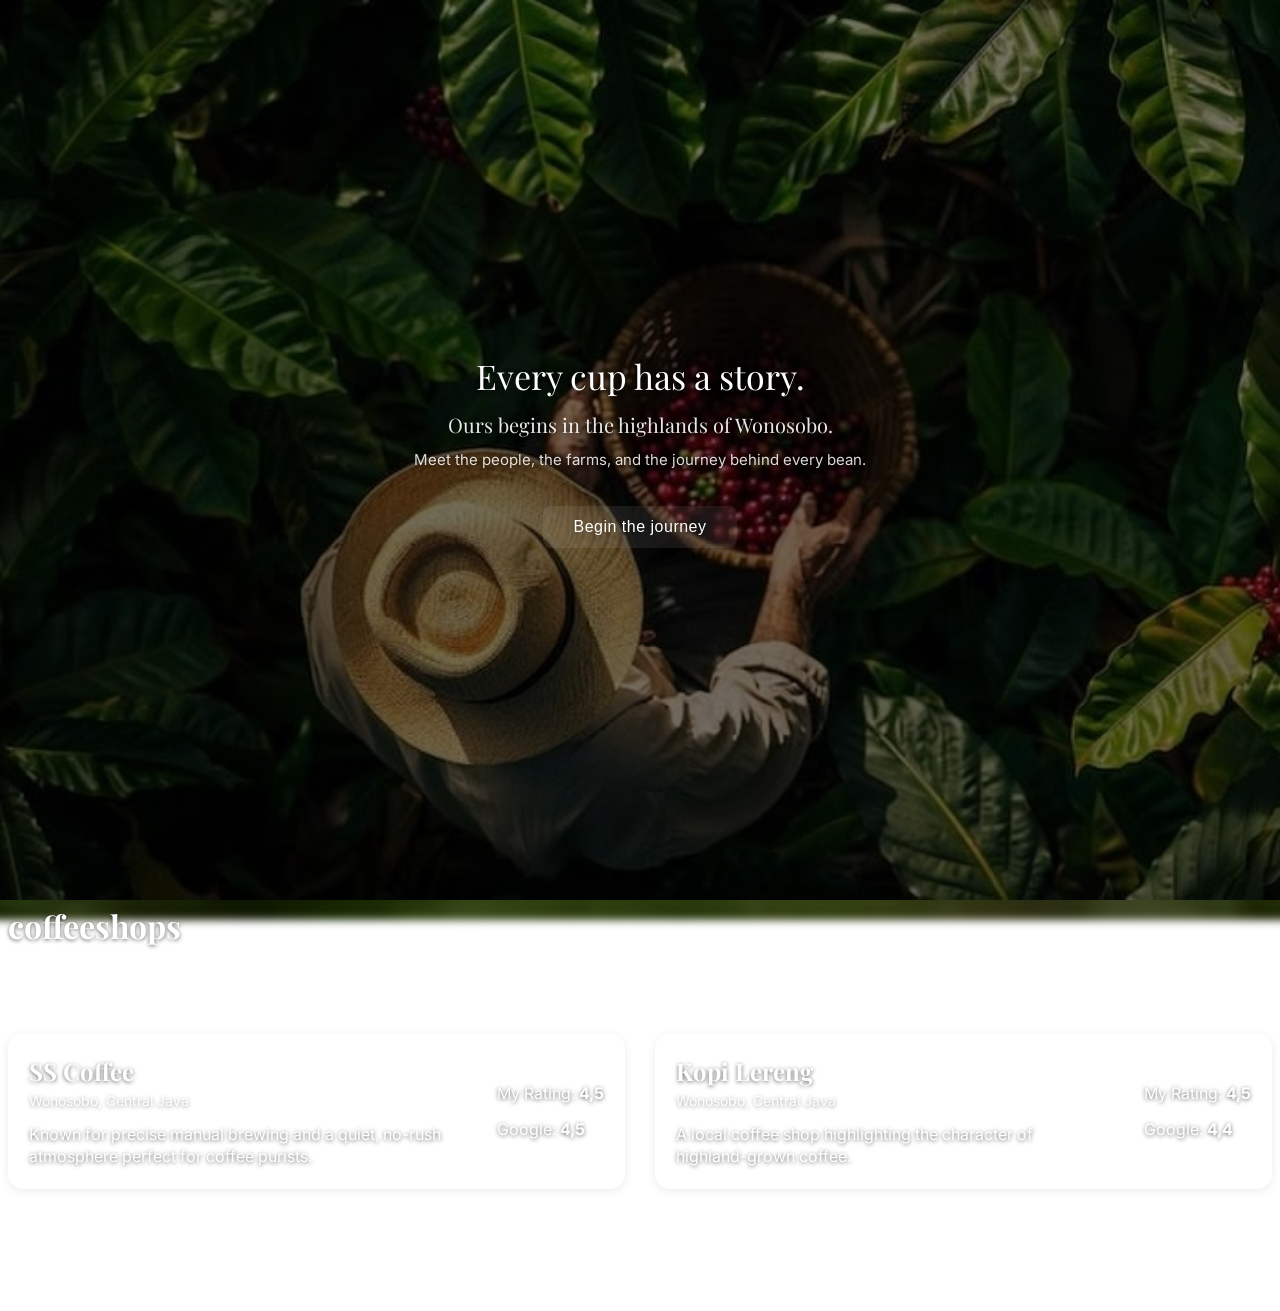
==== commit 85c6122e: "feat: add intro screen and fix mobile responsive layout - Add fullscreen intro/opening screen with f" ====
--- a/index.html
+++ b/index.html
@@ -8,7 +8,16 @@
     <link rel="stylesheet" href="style.css">
 </head>
 
-<body>
+<body class="intro-active">
+
+<div class="intro-screen" id="introScreen">
+    <div class="intro-content">
+        <p class="intro-line1">Every cup has a story.</p>
+        <p class="intro-line2">Ours begins in the highlands of Wonosobo.</p>
+        <p class="intro-desc">Meet the people, the farms, and the journey behind every bean.</p>
+        <button class="intro-btn" id="beginJourney">Begin the journey</button>
+    </div>
+</div>
 
 <header class="hero">
     <h1>Wonosobo Coffee</h1>
@@ -139,7 +148,7 @@
 					</div>
 				<div class="coffee-rating">
 					<p>My Rating: <strong class="cs-myrating"></strong></p>
-					<p>Goodle: <strong class="cs-googlerating"></strong></p>
+					<p>Google: <strong class="cs-googlerating"></strong></p>
 				</div>
 					</div>
 					<button class="cs-nav" data-side="right" data-dir="down">&darr;</button>
--- a/style.css
+++ b/style.css
@@ -465,11 +465,98 @@
     }
 }
 
-@media (max-width: 800px); {
+@media (max-width: 800px) {
     .main-container { flex-direction: column; }
     .column-left,
     .column-right,
     .coffee-card { width: 100%; }
     .farmer-card { padding: 30px 40px; }
     .hero h1 { font-size: 40px; }
-}
+
+    .coffeeshop-wrapper {
+        flex-direction: column;
+        align-items: center;
+    }
+
+    .coffeeshop-container {
+        width: 100%;
+    }
+}
+
+.intro-screen {
+    position: fixed;
+    inset: 0;
+    z-index: 300;
+    display: flex;
+    align-items: center;
+    justify-content: center;
+    text-align: center;
+    padding: 20px;
+    box-sizing: border-box;
+    transition: opacity 0.6s ease, visibility 0.6s ease;
+}
+
+.intro-screen::before {
+    content: "";
+    position: absolute;
+    inset: 0;
+    z-index: -1;
+    background-image:
+        linear-gradient(rgba(0, 0, 0, 0.55), rgba(0, 0, 0, 0.55)),
+            url("intro-coffee.jpeg");
+    background-size: cover;
+    background-position: center;
+}
+
+.intro-content {
+    max-width: 600px;
+}
+
+.intro-content p {
+    margin: 0 0 12px 0;
+}
+
+.intro-line1 {
+    font-family: "Playfair Display", serif;
+    font-size: 34px;
+}
+
+.intro-line2 {
+    font-family: "Playfair Display", serif;
+    font-size: 20px;
+    opacity: 0.9;
+}
+
+.intro-desc {
+    font-size: 15px;
+    margin-top: 15px;
+    opacity: 0.85;
+}
+
+.intro-btn {
+    margin-top: 25px;
+    padding: 12px 30px;
+    border: none;
+    border-radius: 8px;
+    background: rgba(255, 255, 255, 0.08);
+    color: white;
+    font-size: 16px;
+    font-weight: 500;
+    letter-spacing: 0.5px;
+    cursor: pointer;
+    transition: 0.25s ease;
+}
+
+.intro-btn:hover {
+    background: white;
+    color: black;
+}
+
+.intro-hide {
+    opacity: 0;
+    visibility: hidden;
+}
+
+body.intro-active {
+    overflow: hidden;
+}
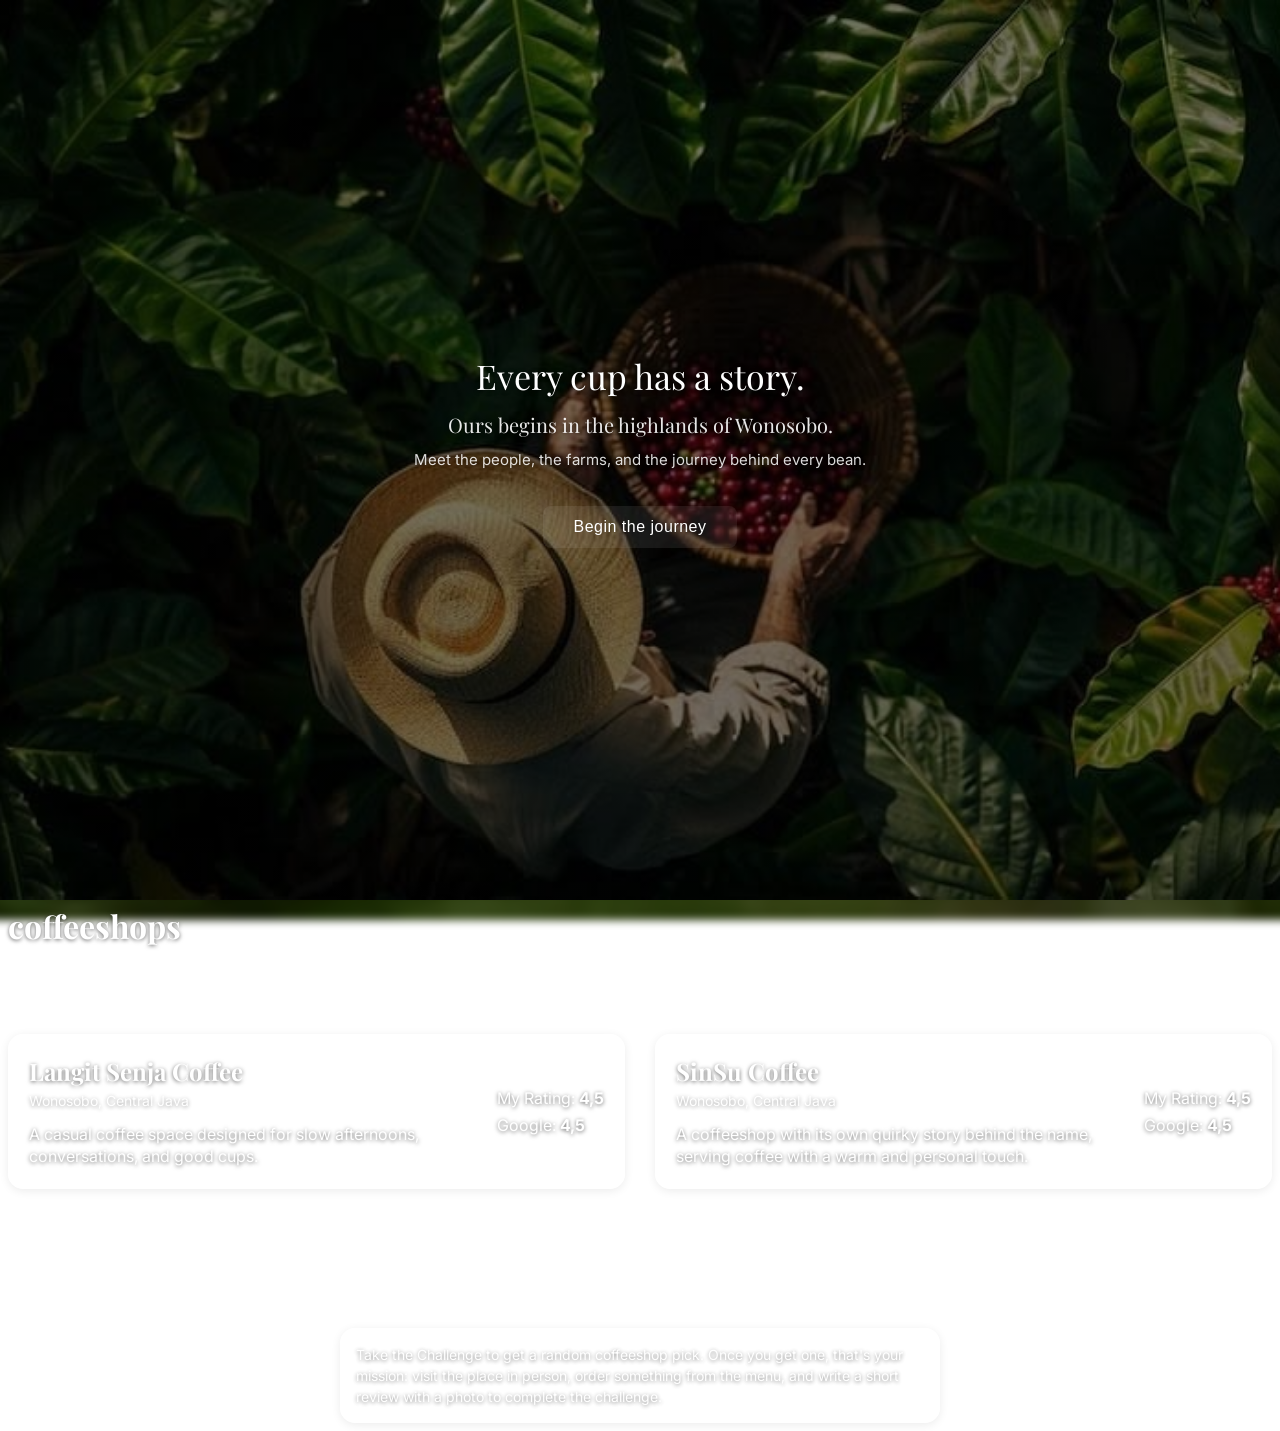
==== commit 2ec7a700: "Add coffeeshop detail popup, menu modal, and card hover effect" ====
--- a/index.html
+++ b/index.html
@@ -156,8 +156,14 @@
     
 </div>
 
-<button class="lucky-btn" id="luckyBtn">I'm Feeling Lucky</button>
-
+<button class="lucky-btn" id="luckyBtn">Take The Challenge</button>
+
+  <div class="lucky-desc-box">
+        <p class="lucky-desc">
+         Take the Challenge to get a random coffeeshop pick. Once you get one, that's your mission: visit the place in person, order something from the menu, and write a short review with a photo to complete the challenge.
+         </p>
+    <div class="lucky-result" id="luckyResult"></div>
+  </div>
     <div class="modal-overlay" id="farmerModal">
         <div class="modal-box">
             <button class="modal-close" id="modalClose">&times;</button>
@@ -182,6 +188,29 @@
     </div>
         </div>
 
+<div class="modal-overlay" id="shopModal">
+    <div class="modal-box">
+        <button class="modal-close" id="shopClose">&times;</button>
+        <h2 id="shopTitle"></h2>
+        <div class="modal-section"><h3>Location</h3><p id="shopLocation"></p></div>
+        <div class="modal-section"><h3>Opening Hours</h3><p id="shopHours"></p></div>
+        <div class="modal-section"><h3>About</h3><p id="shopDesc"></p></div>
+        <div class="modal-section"><h3>Philosophy</h3><p id="shopPhilosophy"></p></div>
+        <div class="modal-section modal-wide"><h3>Signature Beans</h3><p id="shopBeans"></p></div>
+        <button class="lucky-btn modal-wide" id="openMenu">See Menu</button>
+    </div>
+</div>
+
+<div class="modal-overlay" id="menuModal">
+    <div class="modal-box">
+        <button class="modal-close" id="menuClose">&times;</button>
+        <h2 id="menuTitle"></h2>
+        <div class="modal-section"><h3>Manual Brew</h3><ul id="menuManual"></ul></div>
+        <div class="modal-section"><h3>Espresso Based</h3><ul id="menuEspresso"></ul></div>
+        <div class="modal-section modal-wide"><h3>Iconic Menu</h3><ul id="menuIconic"></ul></div>
+    </div>
+</div>
+
 <script src="script.js"></script>
 </body>
 
--- a/style.css
+++ b/style.css
@@ -171,6 +171,14 @@
 
 .coffeeshop-container .coffee-card {
     width: 100%;
+    cursor: pointer;
+    transition: transform 0.25s ease, box-shadow 0.25s ease, background-color 0.25s ease;
+}
+
+.coffeeshop-container .coffee-card:hover {
+    transform: scale(1.02);
+    box-shadow: 0 0 18px rgba(255, 255, 255, 0.35);
+    background-color: rgba(255, 255, 255, 0.08);
 }
 
 .cs-nav {
@@ -209,6 +217,47 @@
     color: black;
 }
 
+.lucky-desc-box {
+    border: 1px solid white;
+    border-radius: 15px;
+    box-shadow: 0 2px 10px rgba(0, 0, 0, 0.08);
+    padding: 15px;
+    max-width: 600px;
+    margin: 25px auto 0;
+    box-sizing: border-box;
+}
+
+.lucky-desc {
+    margin: 0;
+    font-size: 14px;
+    line-height: 1.5;
+    opacity: 0.85;
+}
+
+.lucky-result {
+   max-height: 0;
+   opacity: 0;
+   overflow: hidden;
+   transition: opacity 0.4s ease, max-height 0.4s ease, margin-top 0.4s ease;
+}
+
+.lucky-result.show {
+    opacity: 1;
+    max-height: 300px;
+    margin-top: 15px;
+    padding-top: 15px;
+    border-top: 1px solid rgba(255, 255, 255, 0.3);
+}
+
+.lucky-result h3 {
+    font-family: "Playfair Display", serif;
+    margin: 0 0 8px 0;
+}
+
+.lucky-result p {
+    margin: 4px 0;
+    font-size: 14px;
+}
 
 .coffee-info {
     flex: 1;
@@ -237,7 +286,7 @@
     border-left: 1px solid rgba(255, 255, 255, 0.7);
 }
 
-.coffe-rating p {
+.coffee-rating p {
     margin: 7px 0;
 }
 
@@ -246,7 +295,7 @@
 }
 
 .section-intro h1 {
-    font-family: "Plafair-Display", serif;
+    font-family: "Playfair-Display", serif;
 }
 
 .column-right .section-intro h1 {
@@ -401,8 +450,9 @@
 .modal-box {
     background-image:
         linear-gradient(rgba(0, 0, 0, 0.45), rgba(0, 0, 0, 0.45)),
-        var(--farmer-bg);
-
+        var(--farmer-bg, none);
+
+    background-color: #1e1712;
     background-size: cover;
     background-position: center;
 
@@ -420,7 +470,7 @@
     column-gap: 30px;
 }
 
-#modalTitle {
+#modalTitle, #shopTitle, #menuTitle {
     grid-column: 1 / -1;
 }
 
@@ -560,3 +610,23 @@
 body.intro-active {
     overflow: hidden;
 }
+
+.intro {
+    background-image:
+    linear-gradient(rgba(0, 0, 0, 0.5), rgba(0, 0, 0, 0.5)),
+    url("bg-idea.jpg");
+    background-size: cover;
+    background-position: center;
+}
+
+.coffee-intro {
+    background-image:
+    linear-gradient(rgba(0, 0, 0, 0.5), rgba(0, 0, 0, 0.5)),
+    url("bg-coffee.jpg");
+    background-size: cover;
+    background-position: center;
+}
+
+.modal-wide { grid-column: 1 / -1; }
+#menuModal { z-index: 110; }
+.modal-section ul { margin: 0; padding-left: 18px; line-height: 1.6; font-size: 15px; }
